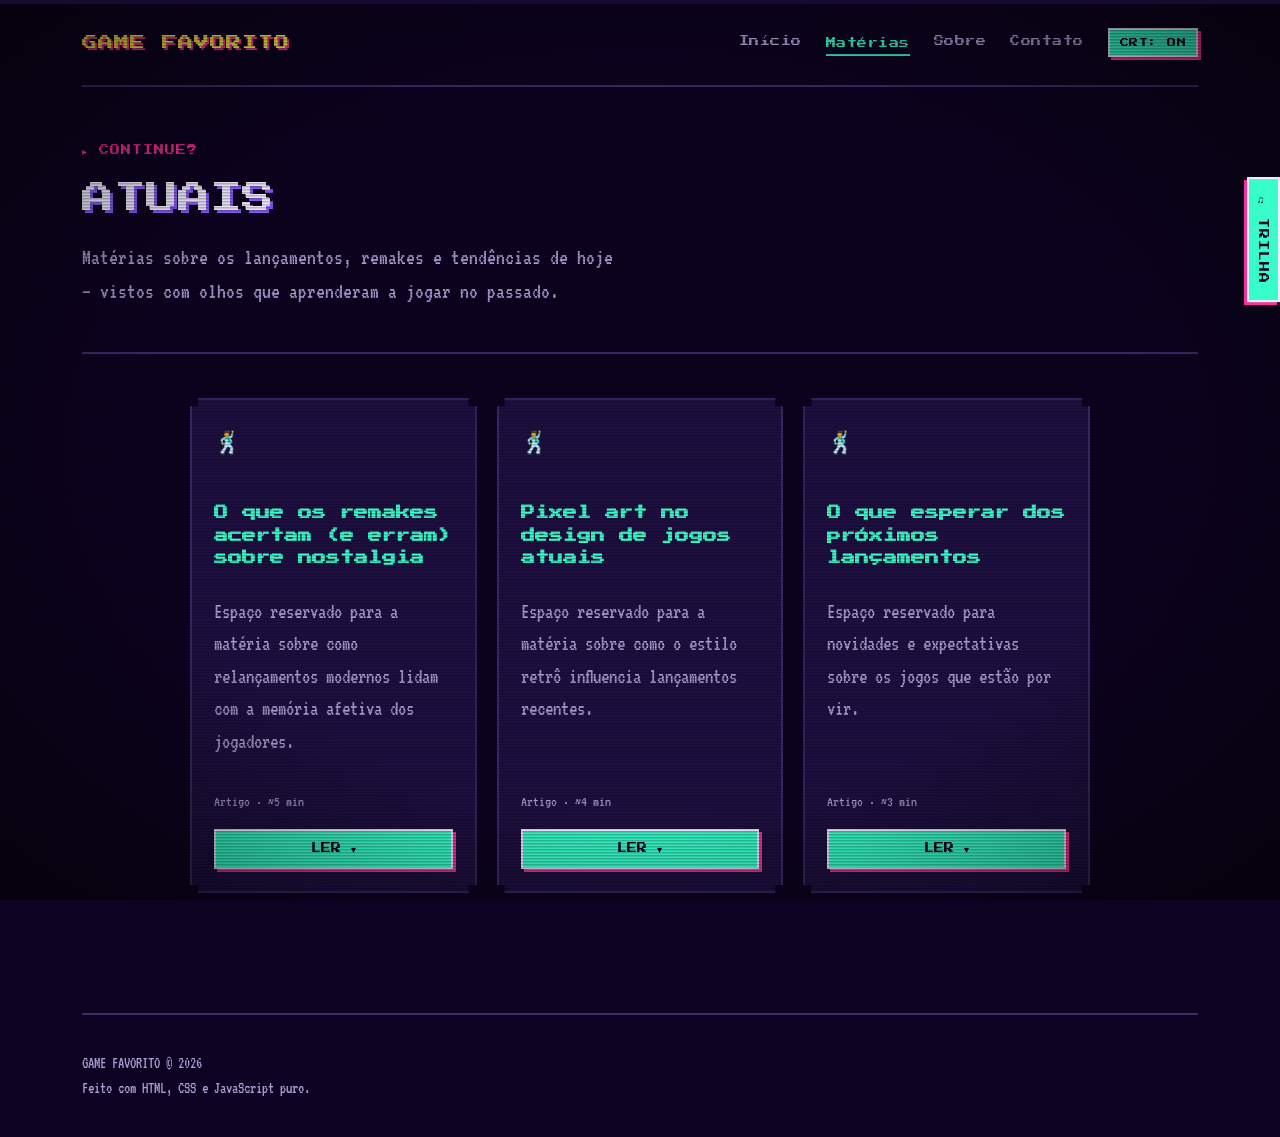
==== atuais.html @ a9e28f76 "Troquei o menu Downloads" ====
<!DOCTYPE html>
<html lang="pt-BR">
<head>
<meta charset="UTF-8">
<meta name="viewport" content="width=device-width, initial-scale=1.0">
<title>Game Favorito — Atuais</title>
<link rel="preconnect" href="https://fonts.googleapis.com">
<link href="https://fonts.googleapis.com/css2?family=Press+Start+2P&family=VT323&display=swap" rel="stylesheet">
<link rel="stylesheet" href="styles.css">
</head>
<body>

<div id="crt-overlay"></div>
<div id="ink-progress"><div id="ink-progress-fill"></div></div>

<div class="wrap">
  <header class="site">
    <div class="brand">
      <span class="mark">GAME FAVORITO</span>
    </div>
    <nav class="site">
      <a href="index.html" id="nav-home">Início</a>
      <div class="nav-dropdown">
        <a id="nav-materias" class="active" tabindex="0" role="button" aria-haspopup="true">Matérias</a>
        <div class="dropdown-menu">
          <a href="retro.html" data-cat="Retrô"><span class="dd-icon"></span>Retrô</a>
          <a href="atuais.html" class="active" data-cat="Atuais"><span class="dd-icon"></span>Atuais</a>
          <a href="revistas.html" data-cat="Revistas"><span class="dd-icon"></span>Revistas</a>
          <a href="detonados.html" data-cat="Detonados"><span class="dd-icon"></span>Detonados</a>
        </div>
      </div>
      <a href="sobre.html">Sobre</a>
      <a href="contato.html">Contato</a>
      <button id="crt-toggle" aria-label="Ligar ou desligar efeito CRT" title="Efeito CRT">CRT: ON</button>
    </nav>
  </header>

  <section class="page-hero">
    <div class="eyebrow">&#9656; CONTINUE?</div>
    <h1>ATUAIS</h1>
    <p class="lede">Matérias sobre os lançamentos, remakes e tendências de hoje — vistos com olhos que aprenderam a jogar no passado.</p>
  </section>

  <main class="page-content">
    <div class="downloads-grid">
      <div class="download-card">
        <div class="dl-icon">&#128378;</div>
        <h3>O que os remakes acertam (e erram) sobre nostalgia</h3>
        <p>Espaço reservado para a matéria sobre como relançamentos modernos lidam com a memória afetiva dos jogadores.</p>
        <div class="dl-meta">Artigo &middot; ~5 min</div>
        <a class="dl-btn" href="#">LER &#9662;</a>
      </div>
      <div class="download-card">
        <div class="dl-icon">&#128378;</div>
        <h3>Pixel art no design de jogos atuais</h3>
        <p>Espaço reservado para a matéria sobre como o estilo retrô influencia lançamentos recentes.</p>
        <div class="dl-meta">Artigo &middot; ~4 min</div>
        <a class="dl-btn" href="#">LER &#9662;</a>
      </div>
      <div class="download-card">
        <div class="dl-icon">&#128378;</div>
        <h3>O que esperar dos próximos lançamentos</h3>
        <p>Espaço reservado para novidades e expectativas sobre os jogos que estão por vir.</p>
        <div class="dl-meta">Artigo &middot; ~3 min</div>
        <a class="dl-btn" href="#">LER &#9662;</a>
      </div>
    </div>
  </main>

  <footer class="simple">
    <div class="footer-meta">
      GAME FAVORITO © 2026<br>
      Feito com HTML, CSS e JavaScript puro.
    </div>
  </footer>
</div>

<script src="site.js"></script>
<script src="player.js"></script>
</body>
</html>
---- styles.css ----
:root{
    --bg: #0D0221;
    --bg-raised: #170B34;
    --bg-panel: #1E0F42;
    --line: #3A2B6B;
    --text: #F1EDFF;
    --text-soft: #A79BD1;
    --pink: #FF2E9A;
    --cyan: #38FDCB;
    --yellow: #FFE94A;
    --purple: #8B5CF6;
    --display: 'Press Start 2P', monospace;
    --body: 'VT323', monospace;
  }
  *{box-sizing:border-box;}
  html{scroll-behavior:smooth;}
  body{
    margin:0;
    background:var(--bg);
    color:var(--text);
    font-family:var(--body);
    font-size:21px;
    line-height:1.55;
    position:relative;
  }
  a{color:inherit;}
  ::selection{ background:var(--pink); color:#0D0221; }

  /* ---- CRT overlay (signature element) ---- */
  #crt-overlay{
    position:fixed; inset:0; pointer-events:none; z-index:150;
    background:repeating-linear-gradient(
      to bottom, rgba(0,0,0,0.22) 0px, rgba(0,0,0,0.22) 1px,
      transparent 2px, transparent 3px
    );
    mix-blend-mode:multiply;
    opacity:1;
  }
  #crt-overlay::after{
    content:''; position:absolute; inset:0;
    background:radial-gradient(ellipse at center, transparent 55%, rgba(0,0,0,0.55) 100%);
  }
  body.crt-off #crt-overlay{ display:none; }

  #ink-progress{ position:fixed; top:0; left:0; height:4px; width:100%; z-index:200; background:var(--bg-raised); }
  #ink-progress-fill{
    height:100%; width:0%;
    background:linear-gradient(90deg, var(--pink), var(--cyan));
    box-shadow:0 0 8px var(--pink);
    transition:width .08s linear;
  }

  .wrap{ max-width:1180px; margin:0 auto; padding:0 32px; }

  /* ---- Header ---- */
  header.site{
    display:flex; align-items:center; justify-content:space-between;
    padding:26px 0; border-bottom:2px solid var(--line);
  }
  .brand{ display:flex; align-items:center; gap:14px; }
  .brand .mark{
    font-family:var(--display); font-size:15px; color:var(--yellow);
    text-shadow:2px 2px 0 var(--pink); letter-spacing:1px;
  }
  nav.site{ display:flex; align-items:center; gap:24px; }
  nav.site a{
    font-family:var(--display); font-size:10px; text-decoration:none;
    color:var(--text-soft); cursor:pointer; letter-spacing:.5px;
    padding:6px 0; border-bottom:2px solid transparent;
  }
  nav.site a:hover, nav.site a.active{ color:var(--cyan); border-color:var(--cyan); }

  .nav-dropdown{ position:relative; }
  .dropdown-menu{
    display:flex; flex-direction:column;
    position:absolute; top:calc(100% + 12px); left:0;
    background:var(--bg-panel); border:2px solid var(--cyan); min-width:200px;
    z-index:300; box-shadow:4px 4px 0 var(--pink);
    opacity:0; visibility:hidden; transform:translateY(-8px);
    transition:opacity .18s ease, transform .18s ease, visibility .18s;
  }
  .nav-dropdown:hover .dropdown-menu, .nav-dropdown:focus-within .dropdown-menu{
    opacity:1; visibility:visible; transform:translateY(0);
  }
  .dropdown-menu a{
    font-family:var(--display); font-size:9px; color:var(--text-soft);
    padding:12px 14px; border-bottom:1px solid var(--line);
    letter-spacing:.4px; display:flex; align-items:center; gap:10px;
    transition:background .12s ease, color .12s ease, padding-left .12s ease;
  }
  .dropdown-menu a:last-child{ border-bottom:none; }
  .dropdown-menu a:hover{ background:var(--pink); color:#0D0221; padding-left:20px; }
  .dropdown-menu a.active,
  .dropdown-menu a.active:hover{
    background:var(--bg-raised); color:var(--cyan);
    border-left:4px solid var(--cyan); padding-left:10px;
    cursor:default;
  }
  .dd-icon{ font-size:13px; }

  #crt-toggle{
    font-family:var(--display); font-size:9px; color:var(--bg);
    background:var(--cyan); border:2px solid var(--text); border-radius:0;
    padding:8px 10px; cursor:pointer; letter-spacing:.5px;
    box-shadow:3px 3px 0 var(--pink);
  }
  #crt-toggle:active{ box-shadow:1px 1px 0 var(--pink); transform:translate(2px,2px); }
  #crt-toggle:hover{ background:var(--yellow); }

  /* ---- Hero / Banner ---- */
  .hero{ padding:56px 0 44px; border-bottom:2px solid var(--line); }
  .banner-svg{ width:100%; height:auto; display:block; margin-bottom:32px; filter:drop-shadow(0 0 18px rgba(255,46,154,0.25)); border:2px solid var(--line); object-fit:cover; }
  .hero .eyebrow{
    font-family:var(--display); font-size:10px; color:var(--pink);
    letter-spacing:1px; margin-bottom:16px;
  }
  .hero h1{
    font-family:var(--display); font-weight:400;
    font-size:clamp(20px,3.2vw,34px); line-height:1.5; margin:0 0 18px; max-width:16ch;
    color:var(--text); text-shadow:3px 3px 0 var(--purple);
  }
  .hero p.lede{ max-width:56ch; color:var(--text-soft); font-size:22px; margin:0; }

  /* ---- Controls ---- */
  .controls{
    display:flex; flex-wrap:wrap; gap:18px; align-items:center;
    padding:26px 0; border-bottom:2px solid var(--line);
  }
  .search-box{ position:relative; flex:1 1 260px; max-width:360px; }
  .search-box input{
    width:100%; padding:10px 14px 10px 34px; font-family:var(--body); font-size:18px;
    background:var(--bg-raised); border:2px solid var(--line); color:var(--text); outline:none;
  }
  .search-box input:focus{ border-color:var(--cyan); }
  .search-box::before{
    content:'▸'; position:absolute; left:11px; top:50%; transform:translateY(-50%);
    color:var(--cyan); font-size:16px; pointer-events:none;
  }
  .tags{ display:flex; flex-wrap:wrap; gap:8px; }
  .tag-chip{
    font-family:var(--display); font-size:9px; padding:8px 12px;
    border:2px solid var(--line); background:var(--bg-raised);
    color:var(--text-soft); cursor:pointer; user-select:none; letter-spacing:.4px;
  }
  .tag-chip:hover{ border-color:var(--cyan); color:var(--cyan); }
  .tag-chip.active{ background:var(--pink); border-color:var(--pink); color:#0D0221; }
  .result-count{ font-family:var(--body); font-size:16px; color:var(--text-soft); margin-left:auto; }

  /* ---- Post grid ---- */
  main{ padding:44px 0 80px; }
  .hidden{ display:none !important; }
  #view-list.hidden, #view-post.hidden{ display:none; }
  .post-grid{
    display:grid; grid-template-columns:repeat(auto-fill, minmax(300px,1fr));
    gap:20px;
  }
  .post-card{
    background:var(--bg-panel); border:2px solid var(--line); padding:24px; cursor:pointer;
    display:flex; flex-direction:column; gap:12px;
    opacity:0; transform:translateY(14px);
    transition:opacity .5s ease, transform .5s ease, border-color .2s ease, box-shadow .2s ease;
    clip-path:polygon(0 8px, 8px 8px, 8px 0, calc(100% - 8px) 0, calc(100% - 8px) 8px, 100% 8px, 100% calc(100% - 8px), calc(100% - 8px) calc(100% - 8px), calc(100% - 8px) 100%, 8px 100%, 8px calc(100% - 8px), 0 calc(100% - 8px));
  }
  .post-card.show{ opacity:1; transform:translateY(0); }
  .post-card:hover{ border-color:var(--cyan); box-shadow:0 0 16px rgba(56,253,203,0.25); }
  .post-meta-row{
    display:flex; justify-content:space-between; align-items:center;
    font-family:var(--body); font-size:15px; color:var(--text-soft); text-transform:uppercase;
  }
  .post-card h2{ font-family:var(--display); font-weight:400; font-size:15px; line-height:1.6; margin:0; color:var(--text); }
  .post-card .excerpt{ color:var(--text-soft); font-size:19px; margin:0; flex:1; }
  .post-card .card-tags{ display:flex; gap:6px; flex-wrap:wrap; }
  .post-card .card-tags span{
    font-family:var(--display); font-size:8px; padding:4px 8px;
    background:var(--purple); color:var(--text);
  }
  .card-foot{ display:flex; justify-content:space-between; align-items:center; font-family:var(--body); font-size:16px; color:var(--text-soft); }
  .like-btn{ background:none; border:none; cursor:pointer; color:var(--text-soft); font-family:var(--body); font-size:17px; display:flex; gap:5px; align-items:center; }
  .like-btn:hover{ color:var(--yellow); }
  .like-btn.liked{ color:var(--yellow); }

  .empty-state{
    padding:60px 20px; text-align:center; color:var(--text-soft);
    font-family:var(--display); font-size:11px; grid-column:1/-1; background:var(--bg-panel); border:2px dashed var(--line);
  }

  /* ---- Single post view ---- */
  #view-post{ max-width:700px; margin:0 auto; }
  .back-link{
    font-family:var(--display); font-size:10px; color:var(--text-soft); cursor:pointer;
    display:inline-flex; align-items:center; gap:6px; margin-bottom:32px; background:none; border:none; padding:0;
  }
  .back-link:hover{ color:var(--cyan); }
  .post-header .eyebrow{ font-family:var(--display); font-size:9px; color:var(--pink); letter-spacing:.5px; }
  .post-header h1{ font-family:var(--display); font-weight:400; font-size:clamp(16px,2.6vw,24px); line-height:1.7; margin:14px 0 18px; color:var(--text); }
  .post-header .meta{ font-family:var(--body); font-size:16px; color:var(--text-soft); display:flex; gap:16px; flex-wrap:wrap; margin-bottom:8px; }
  .post-body{ font-size:21px; line-height:1.7; margin-top:28px; }
  .post-body p{ margin:0 0 22px; }
  .post-video{
    position:relative;
    width:100%;
    aspect-ratio:16/9;
    margin:8px 0 28px;
    border:2px solid var(--line);
    background:#000;
  }
  .post-video iframe{
    position:absolute;
    inset:0;
    width:100%;
    height:100%;
    border:0;
  }
  .divider{ border:none; border-top:2px dashed var(--line); margin:36px 0; }

  .likes-row{ display:flex; align-items:center; gap:14px; margin:28px 0; }
  .likes-row .like-btn{ font-size:17px; border:2px solid var(--line); padding:8px 16px; }

  /* ---- Comments ---- */
  .comments h3{ font-family:var(--display); font-size:14px; margin-bottom:18px; color:var(--cyan); }
  .comment-form{ display:flex; flex-direction:column; gap:10px; margin-bottom:28px; }
  .comment-form input, .comment-form textarea{
    font-family:var(--body); font-size:18px; padding:10px 12px; background:var(--bg-raised);
    border:2px solid var(--line); color:var(--text); resize:vertical; outline:none;
  }
  .comment-form input:focus, .comment-form textarea:focus{ border-color:var(--cyan); }
  .comment-form button{
    align-self:flex-start; font-family:var(--display); font-size:10px; background:var(--pink); color:#0D0221;
    border:2px solid var(--text); padding:12px 18px; cursor:pointer; box-shadow:3px 3px 0 var(--cyan);
  }
  .comment-form button:hover{ background:var(--yellow); }
  .comment-form button:active{ box-shadow:1px 1px 0 var(--cyan); transform:translate(2px,2px); }
  .comment-item{ padding:16px 0; border-top:2px solid var(--line); }
  .comment-item .who{ font-family:var(--display); font-size:9px; color:var(--yellow); margin-bottom:6px; }
  .comment-item .when{ color:var(--text-soft); font-family:var(--body); font-size:15px; margin-left:8px; }
  .comment-item p{ margin:0; font-size:19px; }
  .no-comments{ font-family:var(--body); font-size:17px; color:var(--text-soft); padding:12px 0; }

  /* ---- Downloads: subnav ---- */
  .dl-subnav{ display:flex; gap:8px; flex-wrap:wrap; margin-bottom:32px; }
  .dl-subnav button{
    font-family:var(--display); font-size:9px; padding:9px 14px;
    background:var(--bg-raised); border:2px solid var(--line); color:var(--text-soft);
    cursor:pointer; letter-spacing:.4px; transition:all .15s ease;
  }
  .dl-subnav button:hover{ border-color:var(--cyan); color:var(--cyan); }
  .dl-subnav button.active{ background:var(--pink); border-color:var(--pink); color:#0D0221; }

  /* ---- Wallpapers: galeria com preview ---- */
  .wallpaper-grid{ display:grid; grid-template-columns:repeat(auto-fill, minmax(280px,1fr)); gap:20px; }
  .wallpaper-card{ background:var(--bg-panel); border:2px solid var(--line); overflow:hidden; }
  .wallpaper-preview{
    aspect-ratio:16/10; background:linear-gradient(135deg, #1D6B4A 0%, #2C1B63 55%, #FF2E9A 100%);
    position:relative; display:flex; align-items:center; justify-content:center;
  }
  .wallpaper-preview::before{
    content:'🖼'; font-size:40px; opacity:.85; filter:drop-shadow(2px 2px 0 rgba(0,0,0,.4));
  }
  .wallpaper-info{ padding:16px; display:flex; flex-direction:column; gap:8px; }
  .wallpaper-info h3{ font-family:var(--display); font-size:12px; margin:0; color:var(--text); }
  .wallpaper-info p{ color:var(--text-soft); font-size:17px; margin:0; }

  /* ---- Guias: lista horizontal ---- */
  .guia-row{
    display:flex; gap:20px; align-items:center; background:var(--bg-panel);
    border:2px solid var(--line); padding:20px; margin-bottom:14px;
  }
  .guia-row .dl-icon{ font-size:34px; flex-shrink:0; }
  .guia-row .guia-info{ flex:1; }
  .guia-row h3{ font-family:var(--display); font-size:13px; margin:0 0 6px; color:var(--text); }
  .guia-row p{ color:var(--text-soft); font-size:18px; margin:0 0 4px; }
  .guia-row .dl-meta{ font-family:var(--body); font-size:15px; color:var(--text-soft); }

  /* ---- Ícones: grade compacta ---- */
  .icon-grid{ display:grid; grid-template-columns:repeat(auto-fill, minmax(150px,1fr)); gap:14px; }
  .icon-tile{
    background:var(--bg-panel); border:2px solid var(--line); padding:16px;
    text-align:center; display:flex; flex-direction:column; align-items:center; gap:8px;
  }
  .icon-tile .dl-icon{ font-size:30px; }
  .icon-tile h3{ font-family:var(--display); font-size:10px; margin:0; color:var(--text); line-height:1.5; }

  /* ---- Downloads ---- */
  #view-downloads{ max-width:900px; margin:0 auto; }
  .downloads-grid{
    display:grid; grid-template-columns:repeat(auto-fill, minmax(260px,1fr)); gap:20px;
  }
  .dl-category-title{
    font-family:var(--display); font-size:12px; color:var(--yellow);
    margin:8px 0 16px; padding-bottom:8px; border-bottom:2px dashed var(--line);
  }
  .dl-category:first-child .dl-category-title{ margin-top:0; }
  .dl-category + .dl-category{ margin-top:36px; }

  .download-card{
    background:var(--bg-panel); border:2px solid var(--line); padding:22px;
    display:flex; flex-direction:column; gap:10px;
    clip-path:polygon(0 8px, 8px 8px, 8px 0, calc(100% - 8px) 0, calc(100% - 8px) 8px, 100% 8px, 100% calc(100% - 8px), calc(100% - 8px) calc(100% - 8px), calc(100% - 8px) 100%, 8px 100%, 8px calc(100% - 8px), 0 calc(100% - 8px));
  }
  .download-card .dl-icon{ font-family:var(--display); font-size:22px; color:var(--yellow); }
  .download-card h3{ font-family:var(--display); font-size:13px; margin:0; color:var(--text); line-height:1.6; }
  .download-card p{ color:var(--text-soft); font-size:18px; margin:0; flex:1; }
  .download-card .dl-meta{ font-family:var(--body); font-size:15px; color:var(--text-soft); }
  .download-card .dl-btn{
    font-family:var(--display); font-size:10px; text-align:center; text-decoration:none;
    background:var(--cyan); color:#0D0221; border:2px solid var(--text);
    padding:10px; box-shadow:3px 3px 0 var(--pink); margin-top:6px;
  }
  .download-card .dl-btn:hover{ background:var(--yellow); }
  .download-card .dl-btn:active{ box-shadow:1px 1px 0 var(--pink); transform:translate(2px,2px); }

  /* ---- About ---- */
  #about-anchor.hidden{ display:none; }
  #about-anchor h3{ font-family:var(--display); font-size:16px; color:var(--yellow); }
  #about-anchor p{ max-width:60ch; color:var(--text-soft); font-size:20px; }

  /* ---- Footer / newsletter ---- */
  footer{ border-top:2px solid var(--line); padding:48px 0; margin-top:40px; }
  .footer-grid{ display:flex; flex-wrap:wrap; gap:40px; justify-content:space-between; align-items:flex-start; }
  .newsletter h4{ font-family:var(--display); font-size:13px; margin:0 0 10px; color:var(--pink); }
  .newsletter p{ color:var(--text-soft); font-size:18px; margin:0 0 14px; max-width:36ch; }
  .newsletter-form{ display:flex; gap:8px; flex-wrap:wrap; }
  .newsletter-form input{
    font-family:var(--body); font-size:17px; padding:10px 12px; background:var(--bg-raised);
    border:2px solid var(--line); color:var(--text); outline:none; width:220px;
  }
  .newsletter-form button{
    font-family:var(--display); font-size:9px; background:var(--cyan); color:#0D0221; border:2px solid var(--text);
    padding:10px 16px; cursor:pointer; box-shadow:3px 3px 0 var(--pink);
  }
  .newsletter-form button:hover{ background:var(--yellow); }
  .newsletter-msg{ font-family:var(--body); font-size:16px; color:var(--cyan); margin-top:8px; height:18px; }
  .footer-meta{ font-family:var(--body); font-size:16px; color:var(--text-soft); }

  @keyframes blink{ 0%,100%{opacity:1;} 50%{opacity:0;} }
  .blink{ animation:blink 1.1s steps(1) infinite; }

  @media (prefers-reduced-motion: reduce){
    html{ scroll-behavior:auto; }
    .post-card{ transition:none; }
    .blink{ animation:none; }
  }
  :focus-visible{ outline:3px solid var(--yellow); outline-offset:2px; }

  /* ---- Static content pages (Sobre / Contato / Downloads) ---- */
  .page-hero{ padding:56px 0 44px; border-bottom:2px solid var(--line); }
  .page-hero .eyebrow{ font-family:var(--display); font-size:10px; color:var(--pink); letter-spacing:1px; margin-bottom:16px; }
  .page-hero h1{ font-family:var(--display); font-weight:400; font-size:clamp(20px,3.2vw,32px); line-height:1.5; margin:0 0 18px; max-width:22ch; color:var(--text); text-shadow:3px 3px 0 var(--purple); }
  .page-hero p.lede{ max-width:60ch; color:var(--text-soft); font-size:22px; margin:0; }
  .page-content{ padding:44px 0 80px; max-width:900px; margin:0 auto; }
  .page-content p{ max-width:65ch; color:var(--text-soft); font-size:21px; margin:0 0 22px; }
  .page-content h3{ font-family:var(--display); font-size:14px; color:var(--cyan); margin:36px 0 16px; }

  .contact-form{ display:flex; flex-direction:column; gap:14px; max-width:480px; margin-top:28px; }
  .contact-form input, .contact-form textarea{
    font-family:var(--body); font-size:19px; padding:12px 14px; background:var(--bg-raised);
    border:2px solid var(--line); color:var(--text); resize:vertical; outline:none;
  }
  .contact-form input:focus, .contact-form textarea:focus{ border-color:var(--cyan); }
  .contact-form button{
    align-self:flex-start; font-family:var(--display); font-size:10px; background:var(--pink); color:#0D0221;
    border:2px solid var(--text); padding:12px 20px; cursor:pointer; box-shadow:3px 3px 0 var(--cyan);
  }
  .contact-form button:hover{ background:var(--yellow); }
  .contact-form button:active{ box-shadow:1px 1px 0 var(--cyan); transform:translate(2px,2px); }
  .contact-msg{ font-family:var(--body); font-size:16px; color:var(--cyan); margin-top:4px; min-height:18px; }
  .contact-info{ margin-top:36px; color:var(--text-soft); font-size:20px; }
  .contact-info a{ color:var(--cyan); text-decoration:none; border-bottom:2px solid var(--cyan); }

  /* ---- Simple footer (shared across pages) ---- */
  footer.simple{ border-top:2px solid var(--line); padding:36px 0; margin-top:40px; }
  footer.simple .footer-meta{ font-family:var(--body); font-size:16px; color:var(--text-soft); }

  /* ---- Music player (persistent, right side, all pages) ---- */
  .music-player{
    position:fixed; top:50%; right:0; transform:translateY(-50%);
    z-index:250; display:flex; align-items:flex-start; font-family:var(--body);
  }
  .mp-toggle{
    writing-mode:vertical-rl; text-orientation:mixed;
    font-family:var(--display); font-size:10px; letter-spacing:1px;
    background:var(--cyan); color:#0D0221; border:2px solid var(--text);
    padding:16px 9px; cursor:pointer; box-shadow:-3px 3px 0 var(--pink); flex-shrink:0;
  }
  .mp-toggle:hover{ background:var(--yellow); }
  .mp-panel{
    width:260px; max-height:78vh; overflow-y:auto;
    background:var(--bg-panel); border:2px solid var(--cyan);
    box-shadow:-4px 4px 0 var(--pink);
    padding:18px; display:flex; flex-direction:column; gap:12px;
    transition:width .18s ease, padding .18s ease, opacity .18s ease;
  }
  .music-player.collapsed .mp-panel{
    width:0; padding:18px 0; opacity:0; overflow:hidden; border:none; box-shadow:none; pointer-events:none;
  }
  .mp-header{ font-family:var(--display); font-size:10px; color:var(--pink); letter-spacing:1px; }
  .mp-track-title{ font-family:var(--display); font-size:11px; color:var(--text); line-height:1.6; }
  .mp-track-sub{ font-family:var(--body); font-size:16px; color:var(--text-soft); }
  .mp-progress{ height:6px; background:var(--bg-raised); border:1px solid var(--line); }
  .mp-progress-fill{ height:100%; width:0%; background:linear-gradient(90deg,var(--pink),var(--cyan)); }
  .mp-controls{ display:flex; gap:10px; justify-content:center; }
  .mp-controls button{
    font-family:var(--display); font-size:13px; background:var(--bg-raised); color:var(--text);
    border:2px solid var(--line); padding:8px 12px; cursor:pointer;
  }
  .mp-controls button:hover{ border-color:var(--cyan); color:var(--cyan); }
  .mp-volume{ width:100%; accent-color:var(--cyan); }
  .mp-list{ display:flex; flex-direction:column; gap:4px; max-height:220px; overflow-y:auto; border-top:1px dashed var(--line); padding-top:10px; }
  .mp-list-item{
    font-family:var(--body); font-size:15px; color:var(--text-soft); cursor:pointer;
    padding:6px 8px; border:1px solid transparent;
    display:flex; justify-content:space-between; gap:8px; align-items:center;
  }
  .mp-list-item:hover{ color:var(--cyan); border-color:var(--line); }
  .mp-list-item.playing{ color:var(--yellow); border-color:var(--line); }
  .mp-list-tag{ font-family:var(--display); font-size:7px; color:var(--text-soft); flex-shrink:0; }

  @media (max-width:900px){
    .music-player{ top:auto; bottom:16px; right:0; transform:none; }
    .mp-panel{ width:220px; max-height:60vh; }
  }
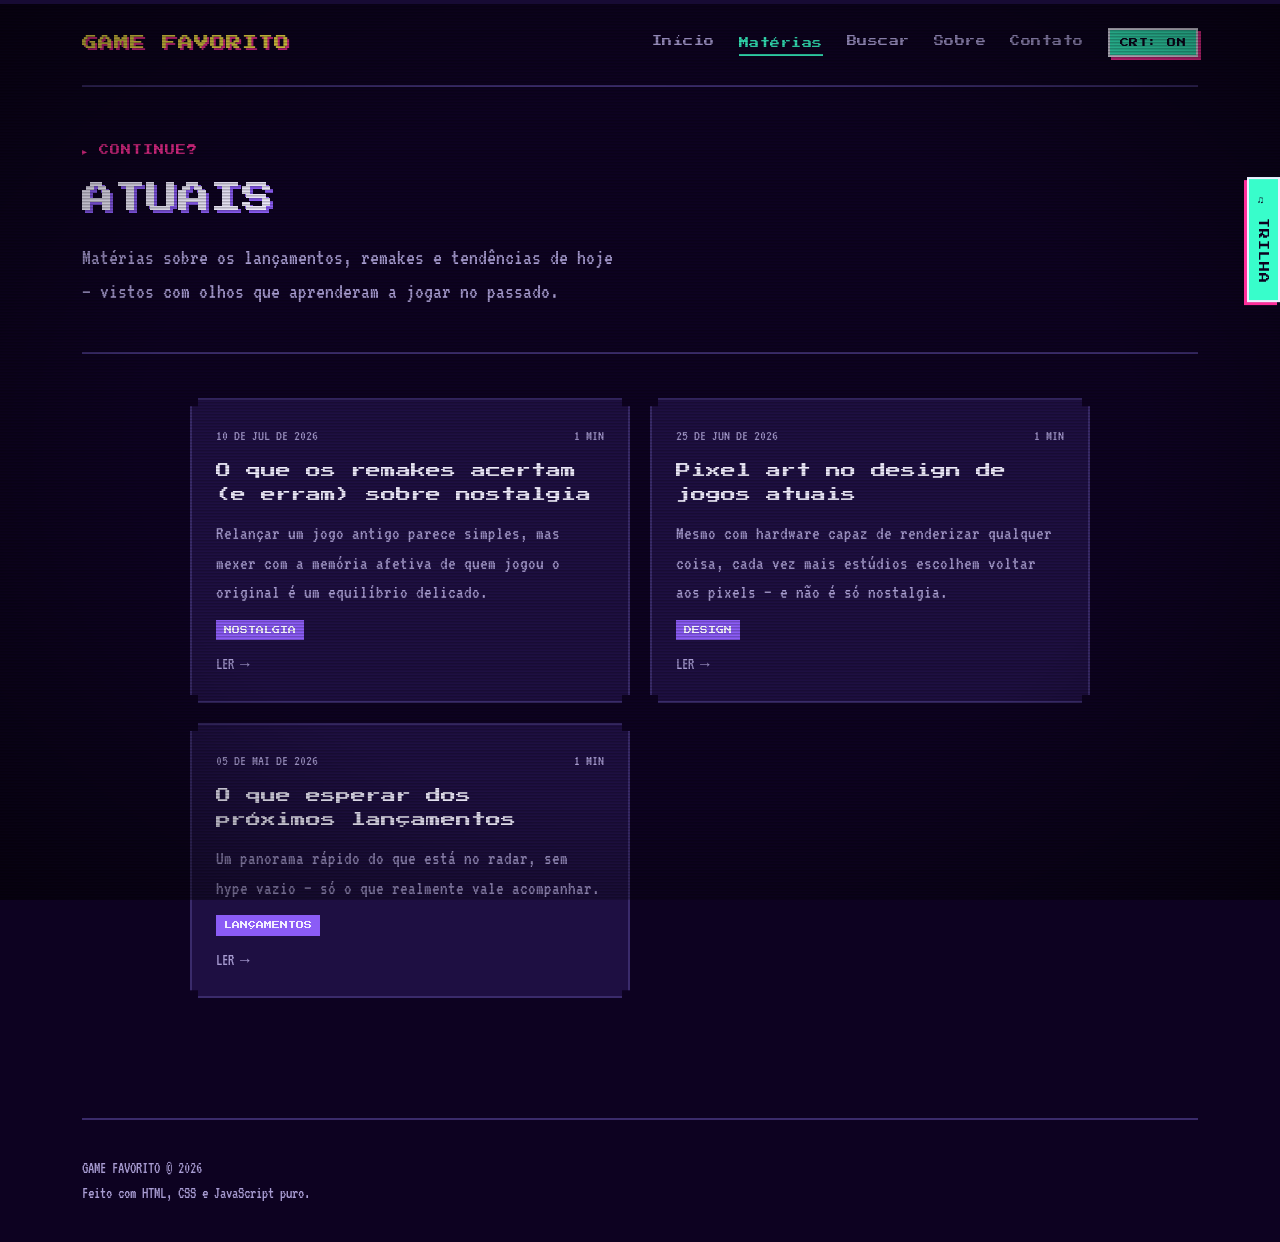
==== commit d5b062cc: "Mudanças de Menu e Caixa de Pesquisa" ====
--- a/atuais.html
+++ b/atuais.html
@@ -29,6 +29,7 @@
           <a href="detonados.html" data-cat="Detonados"><span class="dd-icon"></span>Detonados</a>
         </div>
       </div>
+      <a href="busca.html">Buscar</a>
       <a href="sobre.html">Sobre</a>
       <a href="contato.html">Contato</a>
       <button id="crt-toggle" aria-label="Ligar ou desligar efeito CRT" title="Efeito CRT">CRT: ON</button>
@@ -42,29 +43,7 @@
   </section>
 
   <main class="page-content">
-    <div class="downloads-grid">
-      <div class="download-card">
-        <div class="dl-icon">&#128378;</div>
-        <h3>O que os remakes acertam (e erram) sobre nostalgia</h3>
-        <p>Espaço reservado para a matéria sobre como relançamentos modernos lidam com a memória afetiva dos jogadores.</p>
-        <div class="dl-meta">Artigo &middot; ~5 min</div>
-        <a class="dl-btn" href="#">LER &#9662;</a>
-      </div>
-      <div class="download-card">
-        <div class="dl-icon">&#128378;</div>
-        <h3>Pixel art no design de jogos atuais</h3>
-        <p>Espaço reservado para a matéria sobre como o estilo retrô influencia lançamentos recentes.</p>
-        <div class="dl-meta">Artigo &middot; ~4 min</div>
-        <a class="dl-btn" href="#">LER &#9662;</a>
-      </div>
-      <div class="download-card">
-        <div class="dl-icon">&#128378;</div>
-        <h3>O que esperar dos próximos lançamentos</h3>
-        <p>Espaço reservado para novidades e expectativas sobre os jogos que estão por vir.</p>
-        <div class="dl-meta">Artigo &middot; ~3 min</div>
-        <a class="dl-btn" href="#">LER &#9662;</a>
-      </div>
-    </div>
+    <div class="post-grid" id="materia-grid"></div>
   </main>
 
   <footer class="simple">
@@ -75,7 +54,12 @@
   </footer>
 </div>
 
+<script src="materias.js"></script>
+<script src="materias-render.js"></script>
 <script src="site.js"></script>
 <script src="player.js"></script>
+<script>
+  renderMateriaCategory('Atuais', 'materia-grid');
+</script>
 </body>
 </html>
--- a/styles.css
+++ b/styles.css
@@ -156,7 +156,7 @@
   }
   .post-card{
     background:var(--bg-panel); border:2px solid var(--line); padding:24px; cursor:pointer;
-    display:flex; flex-direction:column; gap:12px;
+    display:flex; flex-direction:column; gap:12px; text-decoration:none;
     opacity:0; transform:translateY(14px);
     transition:opacity .5s ease, transform .5s ease, border-color .2s ease, box-shadow .2s ease;
     clip-path:polygon(0 8px, 8px 8px, 8px 0, calc(100% - 8px) 0, calc(100% - 8px) 8px, 100% 8px, 100% calc(100% - 8px), calc(100% - 8px) calc(100% - 8px), calc(100% - 8px) 100%, 8px 100%, 8px calc(100% - 8px), 0 calc(100% - 8px));
@@ -236,6 +236,15 @@
   .comment-item p{ margin:0; font-size:19px; }
   .no-comments{ font-family:var(--body); font-size:17px; color:var(--text-soft); padding:12px 0; }
 
+  .post-file{ margin:8px 0 28px; }
+  .dl-btn{
+    font-family:var(--display); font-size:10px; text-align:center; text-decoration:none;
+    background:var(--cyan); color:#0D0221; border:2px solid var(--text);
+    padding:10px 18px; box-shadow:3px 3px 0 var(--pink); display:inline-block;
+  }
+  .dl-btn:hover{ background:var(--yellow); }
+  .dl-btn:active{ box-shadow:1px 1px 0 var(--pink); transform:translate(2px,2px); }
+
   /* ---- Downloads: subnav ---- */
   .dl-subnav{ display:flex; gap:8px; flex-wrap:wrap; margin-bottom:32px; }
   .dl-subnav button{
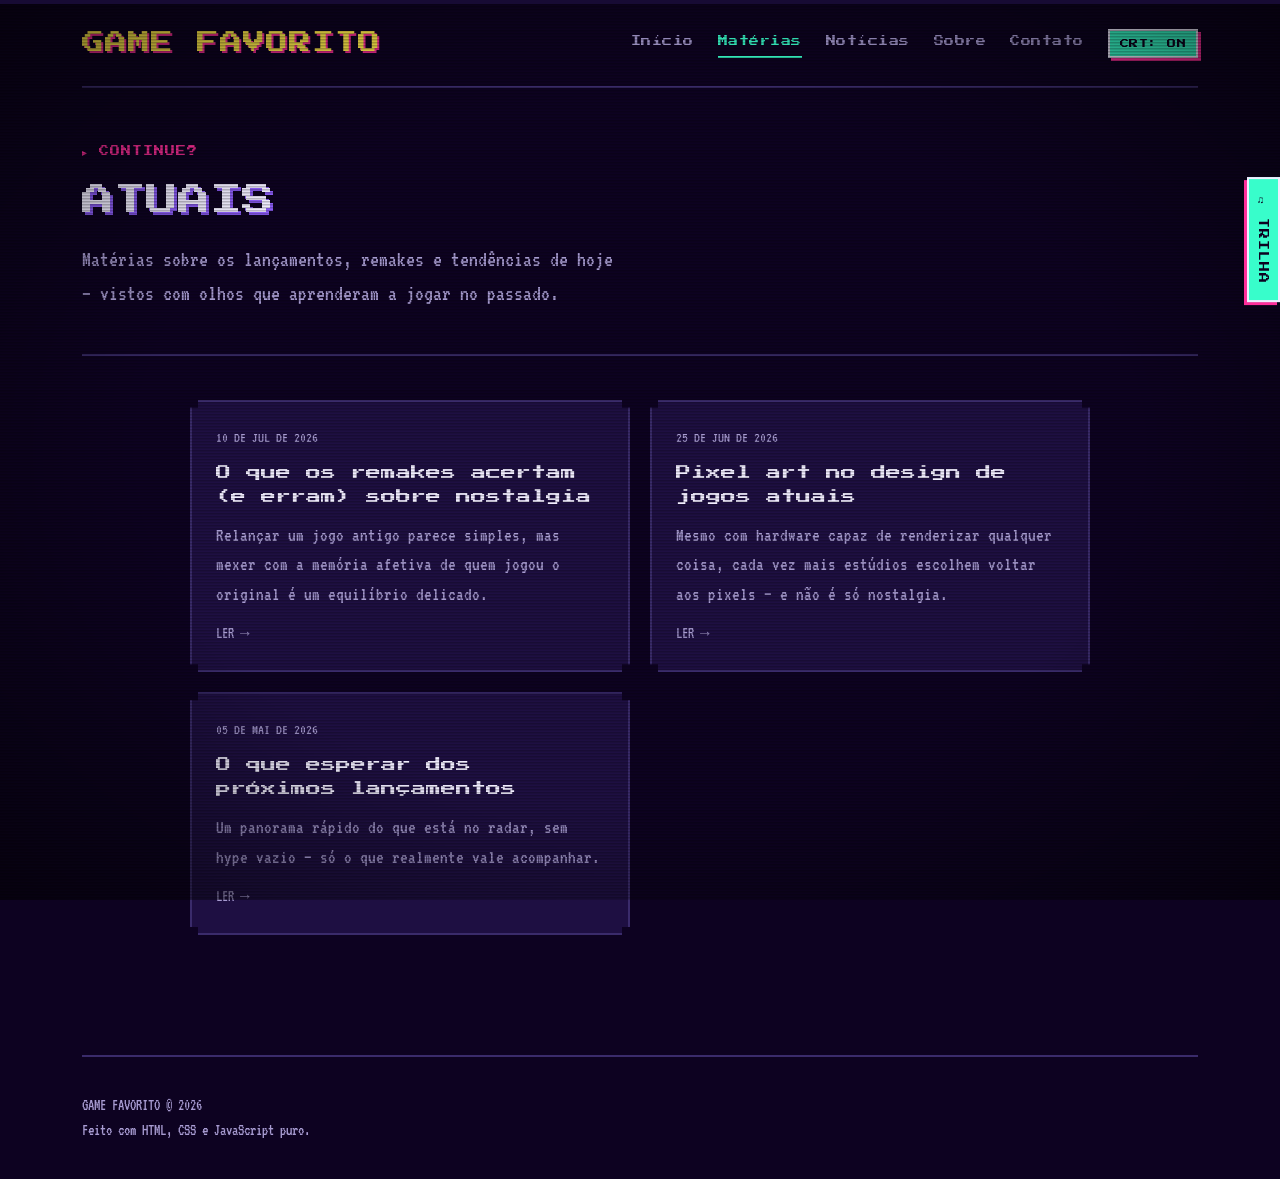
==== commit e78f40df: "comentários" ====
--- a/atuais.html
+++ b/atuais.html
@@ -29,7 +29,7 @@
           <a href="detonados.html" data-cat="Detonados"><span class="dd-icon"></span>Detonados</a>
         </div>
       </div>
-      <a href="busca.html">Buscar</a>
+      <a href="noticias.html">Notícias</a>
       <a href="sobre.html">Sobre</a>
       <a href="contato.html">Contato</a>
       <button id="crt-toggle" aria-label="Ligar ou desligar efeito CRT" title="Efeito CRT">CRT: ON</button>
--- a/styles.css
+++ b/styles.css
@@ -11,9 +11,10 @@
     --purple: #8B5CF6;
     --display: 'Press Start 2P', monospace;
     --body: 'VT323', monospace;
+    --post-text: -apple-system, BlinkMacSystemFont, 'Segoe UI', Roboto, Helvetica, Arial, sans-serif;
   }
   *{box-sizing:border-box;}
-  html{scroll-behavior:smooth;}
+  html{scroll-behavior:smooth; overflow-x:hidden;}
   body{
     margin:0;
     background:var(--bg);
@@ -22,6 +23,7 @@
     font-size:21px;
     line-height:1.55;
     position:relative;
+    overflow-x:hidden;
   }
   a{color:inherit;}
   ::selection{ background:var(--pink); color:#0D0221; }
@@ -59,7 +61,7 @@
   }
   .brand{ display:flex; align-items:center; gap:14px; }
   .brand .mark{
-    font-family:var(--display); font-size:15px; color:var(--yellow);
+    font-family:var(--display); font-size:22px; color:var(--yellow);
     text-shadow:2px 2px 0 var(--pink); letter-spacing:1px;
   }
   nav.site{ display:flex; align-items:center; gap:24px; }
@@ -70,7 +72,7 @@
   }
   nav.site a:hover, nav.site a.active{ color:var(--cyan); border-color:var(--cyan); }
 
-  .nav-dropdown{ position:relative; }
+  .nav-dropdown{ position:relative; display:flex; align-items:center; }
   .dropdown-menu{
     display:flex; flex-direction:column;
     position:absolute; top:calc(100% + 12px); left:0;
@@ -108,11 +110,11 @@
   #crt-toggle:hover{ background:var(--yellow); }
 
   /* ---- Hero / Banner ---- */
-  .hero{ padding:56px 0 44px; border-bottom:2px solid var(--line); }
+  .hero{ padding:56px 0 44px; border-bottom:2px solid var(--line); text-align:center; }
   .banner-svg{ width:100%; height:auto; display:block; margin-bottom:32px; filter:drop-shadow(0 0 18px rgba(255,46,154,0.25)); border:2px solid var(--line); object-fit:cover; }
   .hero .eyebrow{
-    font-family:var(--display); font-size:10px; color:var(--pink);
-    letter-spacing:1px; margin-bottom:16px;
+    font-family:var(--display); font-size:16px; color:var(--pink);
+    letter-spacing:1.5px; margin:0 0 32px; text-align:center;
   }
   .hero h1{
     font-family:var(--display); font-weight:400;
@@ -120,6 +122,30 @@
     color:var(--text); text-shadow:3px 3px 0 var(--purple);
   }
   .hero p.lede{ max-width:56ch; color:var(--text-soft); font-size:22px; margin:0; }
+
+  /* ---- Postagem em destaque (logo abaixo do Press Start) ---- */
+  .featured-post{
+    display:flex; align-items:flex-end; text-align:left; text-decoration:none; color:inherit;
+    position:relative; overflow:hidden; border:2px solid var(--line);
+    min-height:260px; width:100%; margin:0 auto; background:var(--bg-panel);
+    background-size:cover; background-position:center;
+    box-shadow:4px 4px 0 var(--purple);
+  }
+  .featured-post::before{
+    content:''; position:absolute; inset:0;
+    background:linear-gradient(180deg, rgba(13,2,33,0.15) 0%, rgba(13,2,33,0.95) 100%);
+  }
+  .featured-post-inner{ position:relative; z-index:1; padding:28px 32px; width:100%; text-align:center; }
+  .featured-post .fp-eyebrow{
+    font-family:var(--display); font-size:9px; color:var(--yellow);
+    letter-spacing:1px; margin-bottom:12px;
+  }
+  .featured-post h2{
+    font-family:var(--display); font-weight:400; font-size:clamp(14px,2.4vw,20px);
+    color:var(--text); margin:0 0 12px; text-shadow:2px 2px 0 var(--pink); line-height:1.6;
+  }
+  .featured-post p{ color:var(--text-soft); font-size:19px; max-width:60ch; margin:0 auto; }
+  .featured-post:hover{ border-color:var(--cyan); }
 
   /* ---- Controls ---- */
   .controls{
@@ -194,8 +220,37 @@
   .post-header .eyebrow{ font-family:var(--display); font-size:9px; color:var(--pink); letter-spacing:.5px; }
   .post-header h1{ font-family:var(--display); font-weight:400; font-size:clamp(16px,2.6vw,24px); line-height:1.7; margin:14px 0 18px; color:var(--text); }
   .post-header .meta{ font-family:var(--body); font-size:16px; color:var(--text-soft); display:flex; gap:16px; flex-wrap:wrap; margin-bottom:8px; }
-  .post-body{ font-size:21px; line-height:1.7; margin-top:28px; }
+  .post-body{ font-family:var(--post-text); font-size:18px; line-height:1.7; margin-top:28px; }
   .post-body p{ margin:0 0 22px; }
+  .post-body h1, .post-body h2, .post-body h3{
+    font-family:var(--display); font-weight:400; color:var(--text);
+    line-height:1.6; margin:32px 0 18px;
+  }
+  .post-body h1{ font-size:17px; }
+  .post-body h2{ font-size:15px; }
+  .post-body h3{ font-size:13px; }
+  .post-body strong{ color:var(--yellow); }
+  .post-body em{ color:var(--cyan); font-style:italic; }
+  .post-body a{ color:var(--cyan); text-decoration:underline; text-underline-offset:3px; }
+  .post-body a:hover{ color:var(--pink); }
+  .post-body ul, .post-body ol{ margin:0 0 22px; padding-left:28px; }
+  .post-body li{ margin-bottom:8px; }
+  .post-body blockquote{
+    font-family:var(--post-text);
+    margin:0 0 22px; padding:4px 18px; border-left:3px solid var(--purple);
+    color:var(--text-soft); font-style:italic;
+  }
+  .post-body code{
+    font-family:var(--body); background:var(--bg-raised); border:1px solid var(--line);
+    padding:1px 6px; color:var(--cyan); font-size:0.95em;
+  }
+  .post-body pre{
+    background:var(--bg-raised); border:2px solid var(--line); padding:16px;
+    overflow-x:auto; margin:0 0 22px;
+  }
+  .post-body pre code{ border:none; padding:0; background:none; }
+  .post-body hr{ border:none; border-top:2px solid var(--line); margin:28px 0; }
+  .post-body img{ max-width:100%; height:auto; border:2px solid var(--line); }
   .post-video{
     position:relative;
     width:100%;
@@ -218,6 +273,39 @@
 
   /* ---- Comments ---- */
   .comments h3{ font-family:var(--display); font-size:14px; margin-bottom:18px; color:var(--cyan); }
+
+  .auth-box{ max-width:420px; margin-bottom:28px; }
+  .auth-tabs{ display:flex; gap:8px; margin-bottom:14px; }
+  .auth-tab{
+    font-family:var(--display); font-size:9px; padding:10px 14px;
+    background:var(--bg-raised); border:2px solid var(--line); color:var(--text-soft);
+    cursor:pointer; letter-spacing:.4px;
+  }
+  .auth-tab.active{ background:var(--pink); border-color:var(--pink); color:#0D0221; }
+  .auth-form{ display:flex; flex-direction:column; gap:10px; }
+  .auth-form.hidden{ display:none; }
+  .auth-form input{
+    font-family:var(--body); font-size:18px; padding:10px 12px; background:var(--bg-raised);
+    border:2px solid var(--line); color:var(--text); outline:none;
+  }
+  .auth-form input:focus{ border-color:var(--cyan); }
+  .auth-form button{
+    align-self:flex-start; font-family:var(--display); font-size:10px; background:var(--cyan); color:#0D0221;
+    border:2px solid var(--text); padding:11px 18px; cursor:pointer; box-shadow:3px 3px 0 var(--pink);
+  }
+  .auth-form button:hover{ background:var(--yellow); }
+  .auth-form button:active{ box-shadow:1px 1px 0 var(--pink); transform:translate(2px,2px); }
+  .auth-msg{ font-family:var(--body); font-size:15px; color:var(--pink); min-height:18px; }
+
+  .logged-box{ max-width:520px; margin-bottom:28px; }
+  .logged-as{ font-family:var(--body); font-size:17px; color:var(--text-soft); margin-bottom:12px; }
+  .logged-as strong{ color:var(--yellow); }
+  .logged-as button{
+    font-family:var(--display); font-size:8px; background:none; color:var(--cyan);
+    border:1px solid var(--cyan); padding:4px 8px; cursor:pointer; margin-left:4px;
+  }
+  .logged-as button:hover{ background:var(--cyan); color:#0D0221; }
+
   .comment-form{ display:flex; flex-direction:column; gap:10px; margin-bottom:28px; }
   .comment-form input, .comment-form textarea{
     font-family:var(--body); font-size:18px; padding:10px 12px; background:var(--bg-raised);
@@ -428,3 +516,75 @@
     .music-player{ top:auto; bottom:16px; right:0; transform:none; }
     .mp-panel{ width:220px; max-height:60vh; }
   }
+
+  /* ============================================================
+     MODO CLARO — a partir da busca/grid de posts na home, pra
+     baixo (contraste com o topo escuro do banner). Só se aplica
+     dentro de .site-light (ver index.html).
+  ============================================================ */
+  .site-light{
+    background:#FFFFFF; color:#1A1A2E;
+    width:100vw; position:relative; left:50%; right:50%;
+    margin-left:-50vw; margin-right:-50vw;
+  }
+  .site-light > .wrap{ background:transparent; }
+  .site-light .controls{ border-bottom-color:#E4E4EC; }
+  .site-light .search-box input{ background:#F5F5F8; border-color:#DCDCE6; color:#1A1A2E; }
+  .site-light .search-box input:focus{ border-color:var(--purple); }
+  .site-light .search-box::before{ color:var(--purple); }
+  .site-light .tag-chip{ background:#F5F5F8; border-color:#DCDCE6; color:#555A70; }
+  .site-light .tag-chip:hover{ border-color:var(--purple); color:var(--purple); }
+  .site-light .tag-chip.active{ background:var(--purple); border-color:var(--purple); color:#FFFFFF; }
+  .site-light .result-count{ color:#8A8FA3; }
+
+  .site-light .empty-state{ background:#F5F5F8; border-color:#DCDCE6; color:#8A8FA3; }
+  .site-light .post-card{ background:#FAFAFC; border-color:#E4E4EC; }
+  .site-light .post-card:hover{ border-color:var(--purple); box-shadow:0 6px 18px rgba(139,92,246,0.18); }
+  .site-light .post-meta-row{ color:#9498AA; }
+  .site-light .post-card h2{ color:#1A1A2E; }
+  .site-light .post-card .excerpt{ color:#555A70; }
+  .site-light .card-tags span{ background:var(--purple); color:#FFFFFF; }
+  .site-light .card-foot{ color:#8A8FA3; }
+  .site-light .like-btn{ color:#8A8FA3; }
+  .site-light .like-btn:hover, .site-light .like-btn.liked{ color:var(--pink); }
+
+  .site-light .back-link{ color:#8A8FA3; }
+  .site-light .back-link:hover{ color:var(--purple); }
+  .site-light .post-header .eyebrow{ color:var(--pink); }
+  .site-light .post-header h1{ color:#1A1A2E; text-shadow:none; }
+  .site-light .post-header .meta{ color:#8A8FA3; }
+  .site-light .post-body{ color:#2C2C3A; }
+  .site-light .post-body h1, .site-light .post-body h2, .site-light .post-body h3{ color:#1A1A2E; }
+  .site-light .post-body a{ color:var(--purple); }
+  .site-light .post-body a:hover{ color:var(--pink); }
+  .site-light .post-body blockquote{ color:#555A70; border-left-color:var(--purple); }
+  .site-light .post-body code{ background:#F0F0F5; border-color:#DCDCE6; color:#8B5CF6; }
+  .site-light .post-body pre{ background:#F5F5F8; border-color:#DCDCE6; }
+  .site-light .post-body hr{ border-top-color:#E4E4EC; }
+  .site-light .post-body img{ border-color:#E4E4EC; }
+
+  .site-light .likes-row .like-btn{ border-color:#DCDCE6; }
+  .site-light .divider{ border-top-color:#E4E4EC; }
+  .site-light .comments h3{ color:var(--purple); }
+  .site-light .auth-tab{ background:#F5F5F8; border-color:#DCDCE6; color:#555A70; }
+  .site-light .auth-tab.active{ background:var(--purple); border-color:var(--purple); color:#FFFFFF; }
+  .site-light .auth-form input{ background:#F5F5F8; border-color:#DCDCE6; color:#1A1A2E; }
+  .site-light .auth-form input:focus{ border-color:var(--purple); }
+  .site-light .auth-form button{ background:var(--purple); color:#FFFFFF; box-shadow:3px 3px 0 var(--pink); }
+  .site-light .auth-form button:hover{ background:var(--pink); }
+  .site-light .logged-as{ color:#555A70; }
+  .site-light .logged-as strong{ color:var(--purple); }
+  .site-light .logged-as button{ color:var(--purple); border-color:var(--purple); }
+  .site-light .logged-as button:hover{ background:var(--purple); color:#FFFFFF; }
+  .site-light .comment-form input, .site-light .comment-form textarea{ background:#F5F5F8; border-color:#DCDCE6; color:#1A1A2E; }
+  .site-light .comment-form button{ background:var(--purple); color:#FFFFFF; box-shadow:3px 3px 0 var(--pink); }
+  .site-light .comment-form button:hover{ background:var(--pink); }
+  .site-light .comment-item .who{ color:#1A1A2E; }
+  .site-light .comment-form input, .site-light .comment-form textarea{ background:#F5F5F8; border-color:#DCDCE6; color:#1A1A2E; }
+  .site-light .comment-item{ border-top-color:#E4E4EC; }
+  .site-light .comment-item .who{ color:#B8860B; }
+  .site-light .comment-item .when{ color:#9498AA; }
+  .site-light .no-comments{ color:#9498AA; }
+
+  .site-light footer.simple{ border-top-color:#E4E4EC; }
+  .site-light footer.simple .footer-meta{ color:#8A8FA3; }
